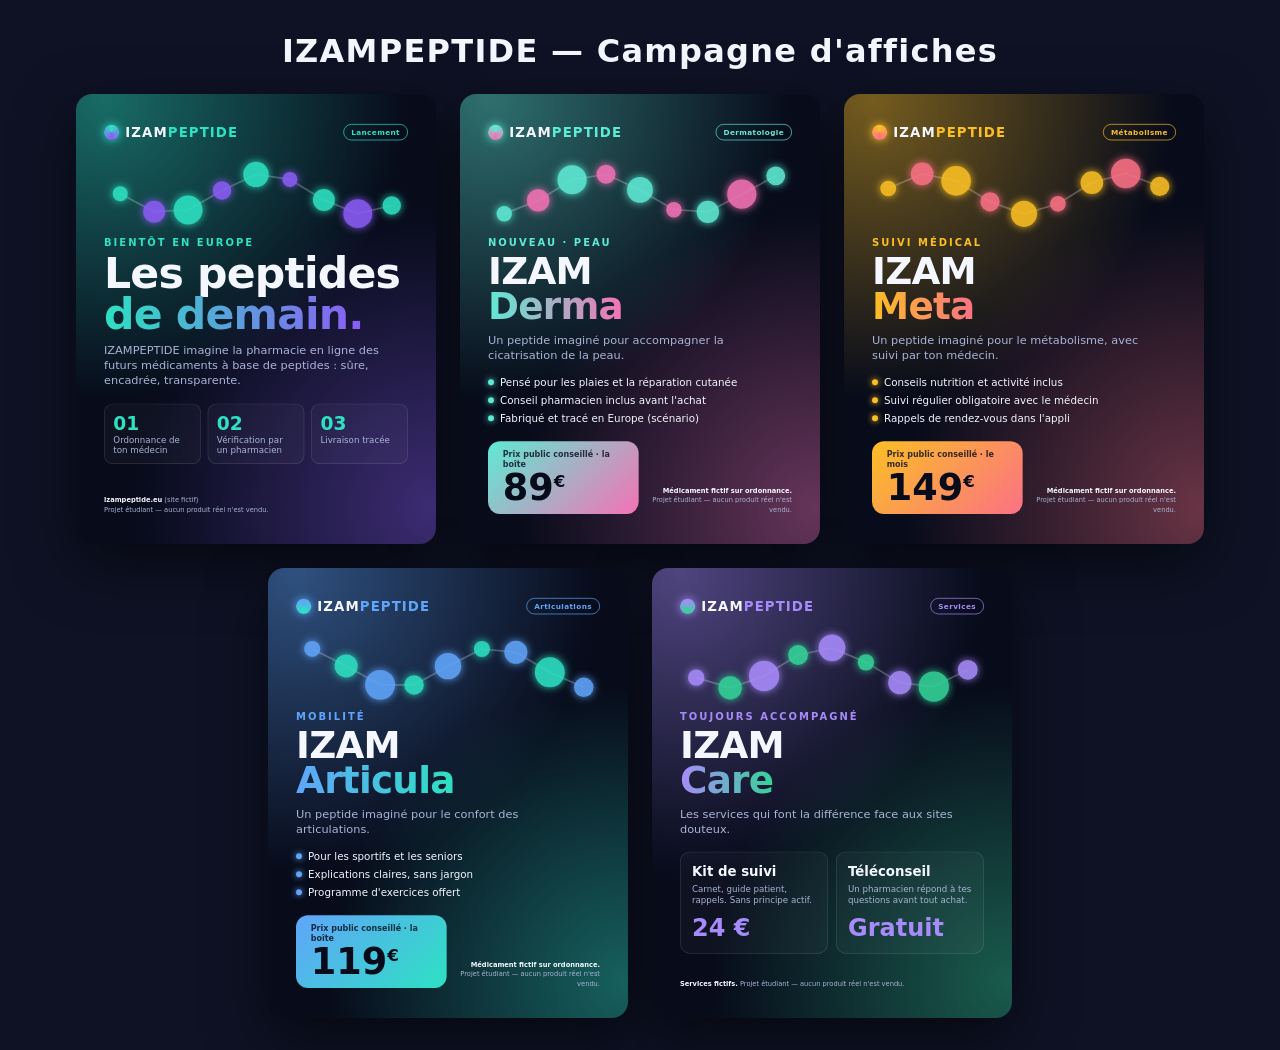
==== affiches/index.html @ e76c44d7 "Renomme la marque en IZAMPEPTIDE et ajoute 5 affiches animées Affiches 1080x1350 en motion design (H" ====
<!doctype html>
<html lang="fr">
<head>
<meta charset="utf-8">
<meta name="viewport" content="width=device-width, initial-scale=1">
<title>Affiches IZAMPEPTIDE</title>
<style>
:root{--night:#070b1a;--ink:#f4f7ff;--soft:#a9b4d6;--teal:#2de1c2;--violet:#8b5cf6;--pink:#f472b6;--gold:#fbbf24}
*{box-sizing:border-box;margin:0}
body{background:#0e1224;font-family:"Inter",system-ui,sans-serif;color:var(--ink)}
.gallery{display:flex;flex-wrap:wrap;gap:24px;justify-content:center;padding:32px 16px}
.gallery h1{width:100%;text-align:center;font-weight:800;letter-spacing:.04em}
.frame{width:360px;height:450px;overflow:hidden;border-radius:16px;box-shadow:0 20px 60px #0008}
.frame .poster{transform:scale(.3333);transform-origin:0 0}
body.solo{background:var(--night)}
body.solo .gallery{padding:0;gap:0;display:block}
body.solo .gallery h1,body.solo .frame:not(.show){display:none}
body.solo .frame{width:1080px;height:1350px;border-radius:0;box-shadow:none}
body.solo .frame .poster{transform:none}

/* ---------- POSTER ---------- */
.poster{width:1080px;height:1350px;position:relative;overflow:hidden;background:var(--night);padding:90px 84px;display:flex;flex-direction:column}
.poster::before{content:"";position:absolute;inset:-20%;background:
  radial-gradient(circle at 20% 15%,color-mix(in srgb,var(--c1) 45%,transparent),transparent 45%),
  radial-gradient(circle at 85% 80%,color-mix(in srgb,var(--c2) 40%,transparent),transparent 45%);
  animation:drift 9s ease-in-out infinite alternate;z-index:0}
.poster::after{content:"";position:absolute;inset:0;background-image:linear-gradient(#ffffff08 1px,transparent 1px),linear-gradient(90deg,#ffffff08 1px,transparent 1px);background-size:54px 54px;z-index:0}
.poster>*{position:relative;z-index:1}
@keyframes drift{to{transform:translate(4%,-3%) rotate(6deg)}}

.brand{display:flex;align-items:center;gap:18px;font-weight:900;font-size:40px;letter-spacing:.08em;animation:down .9s cubic-bezier(.2,.8,.2,1) both}
.brand i{width:46px;height:46px;border-radius:50%;background:conic-gradient(var(--c1),var(--c2),var(--c1));animation:spin 4s linear infinite;box-shadow:0 0 30px var(--c1)}
.brand b{color:var(--c1)}
.chip{margin-left:auto;font-size:22px;font-weight:700;letter-spacing:.05em;padding:10px 22px;border-radius:99px;border:2px solid var(--c1);color:var(--c1)}
@keyframes spin{to{transform:rotate(360deg)}}

/* chaîne d'acides aminés */
.chain{height:260px;margin:30px -84px 0;animation:float 4s ease-in-out infinite}
@keyframes float{50%{transform:translateY(16px)}}
.chain circle{animation:pulse 2.4s ease-in-out infinite;transform-box:fill-box;transform-origin:center}
.chain line{stroke:#ffffff40;stroke-width:6;stroke-dasharray:200;stroke-dashoffset:200;animation:draw 1.4s .3s ease forwards}
@keyframes pulse{0%,100%{transform:scale(.85)}50%{transform:scale(1.12)}}
@keyframes draw{to{stroke-dashoffset:0}}

.kicker{font-size:30px;font-weight:700;color:var(--c1);letter-spacing:.2em;text-transform:uppercase;animation:up .8s .5s both}
h2{font-size:112px;line-height:.95;font-weight:900;letter-spacing:-.02em;margin-top:14px;animation:up .9s .65s both}
h2 span{background:linear-gradient(90deg,var(--c1),var(--c2));-webkit-background-clip:text;background-clip:text;color:transparent}
.lead{font-size:34px;color:var(--soft);margin-top:24px;max-width:860px;line-height:1.35;animation:up .9s .85s both}
ul.points{list-style:none;padding:0;margin-top:40px;display:grid;gap:18px}
ul.points li{font-size:31px;display:flex;gap:18px;align-items:center;animation:left .7s both}
ul.points li:nth-child(1){animation-delay:1.05s}ul.points li:nth-child(2){animation-delay:1.25s}ul.points li:nth-child(3){animation-delay:1.45s}
ul.points li::before{content:"";flex:none;width:18px;height:18px;border-radius:50%;background:var(--c1);box-shadow:0 0 18px var(--c1)}

.bottom{margin-top:auto;padding-top:36px;display:flex;align-items:flex-end;justify-content:space-between;gap:30px}
.price{background:linear-gradient(135deg,var(--c1),var(--c2));color:var(--night);border-radius:36px;padding:26px 44px;animation:pop .8s 1.7s cubic-bezier(.3,1.6,.5,1) both,glow 2.5s 2.5s ease-in-out infinite}
.price small{display:block;font-size:24px;font-weight:700;opacity:.8}
.price strong{font-size:110px;font-weight:900;line-height:1}
.price strong sup{font-size:50px}
.legal{font-size:20px;color:var(--soft);max-width:430px;text-align:right;line-height:1.4;animation:up .8s 2s both}
.legal b{color:var(--ink)}
@keyframes pop{from{transform:scale(0) rotate(-8deg);opacity:0}}
@keyframes glow{50%{box-shadow:0 0 70px color-mix(in srgb,var(--c1) 70%,transparent)}}
@keyframes up{from{opacity:0;transform:translateY(50px)}}
@keyframes down{from{opacity:0;transform:translateY(-40px)}}
@keyframes left{from{opacity:0;transform:translateX(-60px)}}

/* thèmes */
.p-launch{--c1:var(--teal);--c2:var(--violet)}
.p-derma{--c1:#5eead4;--c2:var(--pink)}
.p-meta{--c1:var(--gold);--c2:#fb7185}
.p-joint{--c1:#60a5fa;--c2:var(--teal)}
.p-care{--c1:#a78bfa;--c2:#34d399}
.p-launch h2{font-size:128px}
.steps{display:grid;grid-template-columns:repeat(3,1fr);gap:20px;margin-top:46px}
.steps div{border:2px solid #ffffff22;border-radius:26px;padding:26px;background:#ffffff08;font-size:26px;color:var(--soft);animation:up .7s both}
.steps div:nth-child(1){animation-delay:1.1s}.steps div:nth-child(2){animation-delay:1.3s}.steps div:nth-child(3){animation-delay:1.5s}
.steps b{display:block;font-size:56px;color:var(--c1);font-weight:900}
.duo{display:grid;grid-template-columns:1fr 1fr;gap:24px;margin-top:44px}
.duo div{border:2px solid #ffffff22;border-radius:30px;padding:34px;background:#ffffff08;animation:up .8s both}
.duo div:nth-child(1){animation-delay:1.1s}.duo div:nth-child(2){animation-delay:1.35s}
.duo h3{font-size:40px;font-weight:800}
.duo p{font-size:26px;color:var(--soft);margin:12px 0 22px;line-height:1.35}
.duo strong{font-size:72px;font-weight:900;color:var(--c1)}
</style>
</head>
<body>
<div class="gallery" id="gallery"><h1>IZAMPEPTIDE — Campagne d'affiches</h1></div>

<script>
// Produits, prix et effets 100 % fictifs (projet de formation commerciale).
const LEGAL = "<b>Médicament fictif sur ordonnance.</b><br>Projet étudiant — aucun produit réel n'est vendu.";
const POSTERS = [
  { cls: "p-launch", chip: "Lancement", kicker: "Bientôt en Europe",
    title: "Les peptides<br><span>de demain.</span>",
    lead: "IZAMPEPTIDE imagine la pharmacie en ligne des futurs médicaments à base de peptides : sûre, encadrée, transparente.",
    extra: `<div class="steps"><div><b>01</b>Ordonnance de ton médecin</div><div><b>02</b>Vérification par un pharmacien</div><div><b>03</b>Livraison tracée</div></div>`,
    bottom: `<div class="legal" style="text-align:left;max-width:none"><b>izampeptide.eu</b> (site fictif)<br>Projet étudiant — aucun produit réel n'est vendu.</div>` },
  { cls: "p-derma", chip: "Dermatologie", kicker: "Nouveau · Peau",
    title: "IZAM<br><span>Derma</span>",
    lead: "Un peptide imaginé pour accompagner la cicatrisation de la peau.",
    points: ["Pensé pour les plaies et la réparation cutanée", "Conseil pharmacien inclus avant l'achat", "Fabriqué et tracé en Europe (scénario)"],
    price: "89", unit: "la boîte" },
  { cls: "p-meta", chip: "Métabolisme", kicker: "Suivi médical",
    title: "IZAM<br><span>Meta</span>",
    lead: "Un peptide imaginé pour le métabolisme, avec suivi par ton médecin.",
    points: ["Conseils nutrition et activité inclus", "Suivi régulier obligatoire avec le médecin", "Rappels de rendez-vous dans l'appli"],
    price: "149", unit: "le mois" },
  { cls: "p-joint", chip: "Articulations", kicker: "Mobilité",
    title: "IZAM<br><span>Articula</span>",
    lead: "Un peptide imaginé pour le confort des articulations.",
    points: ["Pour les sportifs et les seniors", "Explications claires, sans jargon", "Programme d'exercices offert"],
    price: "119", unit: "la boîte" },
  { cls: "p-care", chip: "Services", kicker: "Toujours accompagné",
    title: "IZAM<br><span>Care</span>",
    lead: "Les services qui font la différence face aux sites douteux.",
    extra: `<div class="duo">
      <div><h3>Kit de suivi</h3><p>Carnet, guide patient, rappels. Sans principe actif.</p><strong>24 €</strong></div>
      <div><h3>Téléconseil</h3><p>Un pharmacien répond à tes questions avant tout achat.</p><strong>Gratuit</strong></div></div>`,
    bottom: `<div class="legal" style="text-align:left;max-width:none"><b>Services fictifs.</b> Projet étudiant — aucun produit réel n'est vendu.</div>` }
];

function chain(seed) {
  const n = 9, w = 1080, out = [];
  for (let i = 0; i < n; i++) {
    const x = 70 + i * (w - 140) / (n - 1), y = 150 + Math.sin(i * 1.1 + seed) * 70;
    out.push({ x, y, r: 26 + ((i * 7 + seed * 3) % 5) * 6 });
  }
  const lines = out.slice(1).map((p, i) => `<line x1="${out[i].x}" y1="${out[i].y}" x2="${p.x}" y2="${p.y}"/>`).join("");
  const dots = out.map((p, i) => `<circle cx="${p.x}" cy="${p.y}" r="${p.r}" fill="${i % 2 ? "var(--c2)" : "var(--c1)"}" opacity=".9" style="animation-delay:${-i * .27}s;filter:drop-shadow(0 0 14px ${i % 2 ? "var(--c2)" : "var(--c1)"})"/>`).join("");
  return `<svg class="chain" viewBox="0 0 1080 300">${lines}${dots}</svg>`;
}

const g = document.getElementById("gallery");
POSTERS.forEach((p, i) => {
  const f = document.createElement("div");
  f.className = "frame";
  f.innerHTML = `<div class="poster ${p.cls}">
    <div class="brand"><i></i><span>IZAM<b>PEPTIDE</b></span><span class="chip">${p.chip}</span></div>
    ${chain(i * 1.7)}
    <div class="kicker">${p.kicker}</div>
    <h2>${p.title}</h2>
    <p class="lead">${p.lead}</p>
    ${p.points ? `<ul class="points">${p.points.map(t => `<li>${t}</li>`).join("")}</ul>` : ""}
    ${p.extra || ""}
    <div class="bottom">${p.bottom || `<div class="price"><small>Prix public conseillé · ${p.unit}</small><strong>${p.price}<sup>€</sup></strong></div><div class="legal">${LEGAL}</div>`}</div>
  </div>`;
  g.appendChild(f);
});

// ?n=1..5 : affiche une seule affiche en taille réelle (pour l'export)
const n = +new URLSearchParams(location.search).get("n");
if (n) { document.body.classList.add("solo"); g.querySelectorAll(".frame")[n - 1]?.classList.add("show"); }
</script>
</body>
</html>
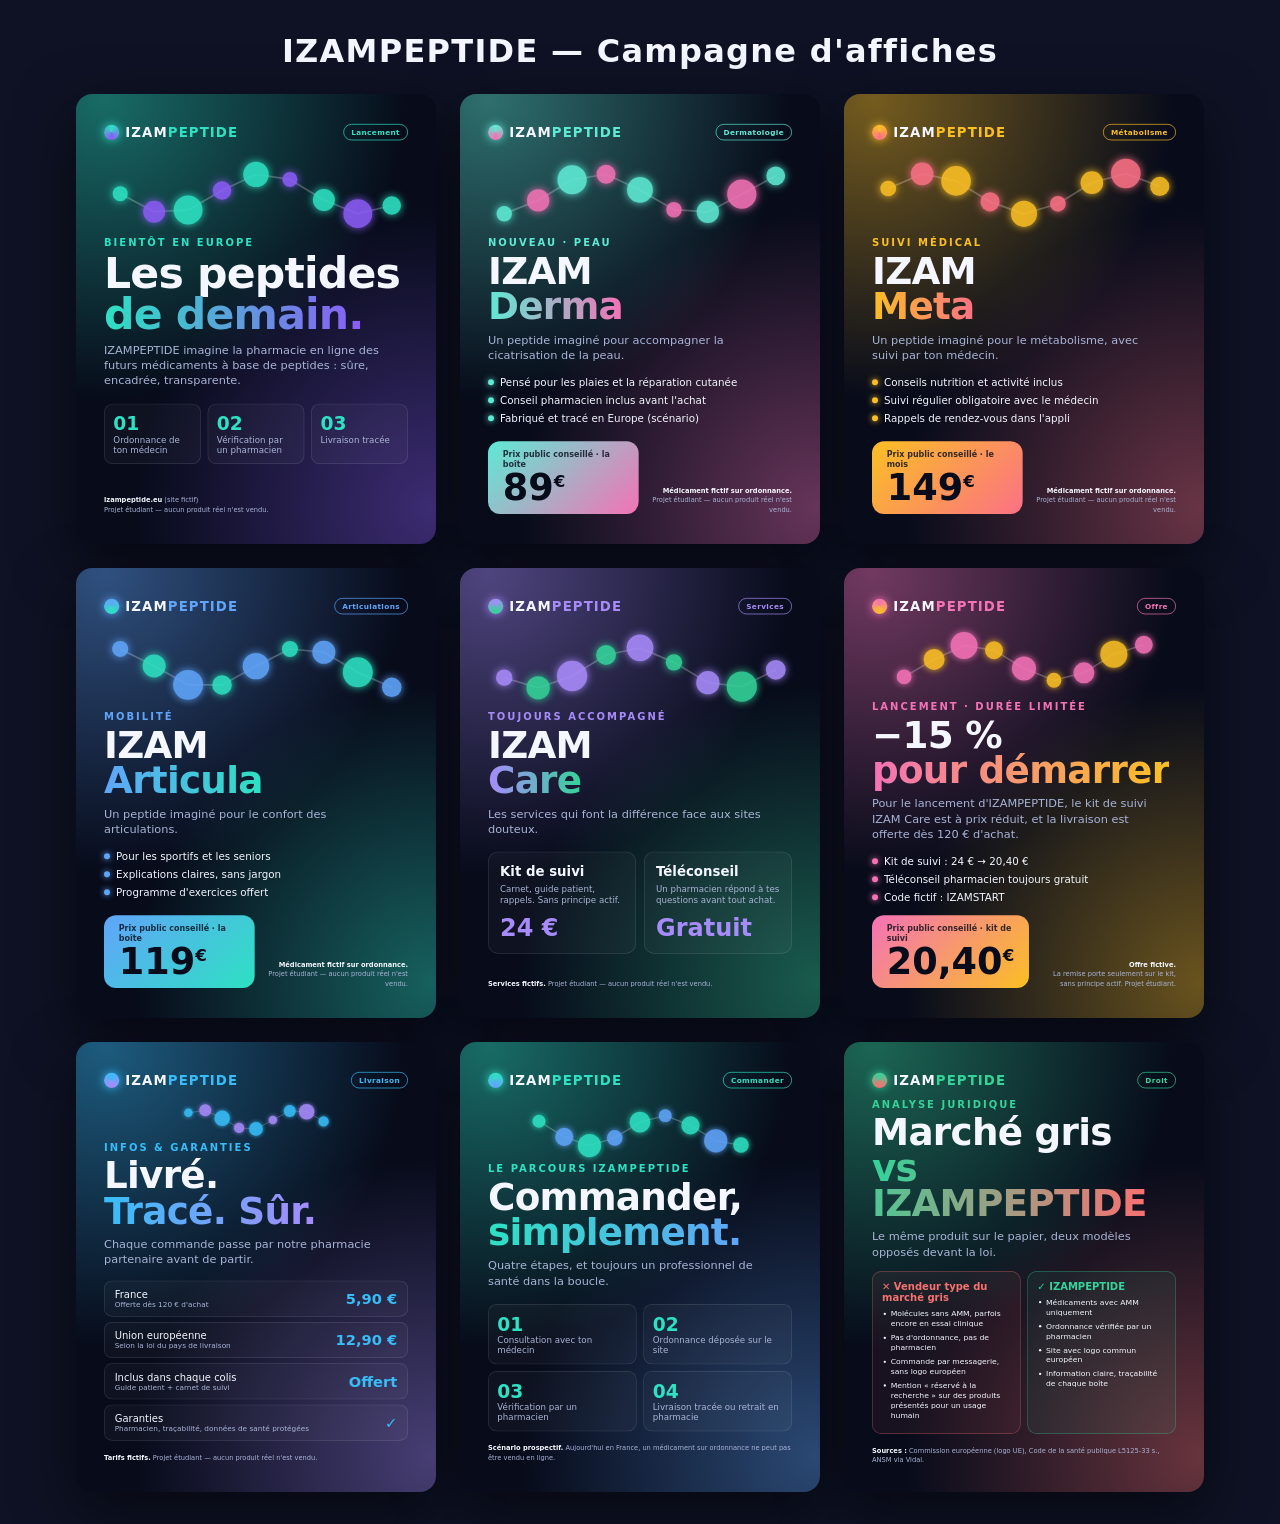
==== commit c0fe1cc5: "Ajoute 4 affiches : offre, livraison, commande, analyse juridique Co-Authored-By: Claude Opus 5.5 <n" ====
--- a/affiches/index.html
+++ b/affiches/index.html
@@ -81,6 +81,25 @@
 .duo h3{font-size:40px;font-weight:800}
 .duo p{font-size:26px;color:var(--soft);margin:12px 0 22px;line-height:1.35}
 .duo strong{font-size:72px;font-weight:900;color:var(--c1)}
+.p-offer{--c1:#f472b6;--c2:var(--gold)}
+.p-ship{--c1:#38bdf8;--c2:#a78bfa}
+.p-order{--c1:var(--teal);--c2:#60a5fa}
+.p-law{--c1:#34d399;--c2:#f87171}
+.rows{display:grid;gap:16px;margin-top:40px}
+.rows div{display:flex;justify-content:space-between;align-items:center;gap:20px;border:2px solid #ffffff22;border-radius:24px;padding:22px 30px;background:#ffffff08;font-size:30px;animation:left .7s both}
+.rows div:nth-child(1){animation-delay:1.05s}.rows div:nth-child(2){animation-delay:1.25s}.rows div:nth-child(3){animation-delay:1.45s}.rows div:nth-child(4){animation-delay:1.65s}
+.rows strong{font-size:44px;font-weight:900;color:var(--c1);white-space:nowrap}
+.rows small{display:block;font-size:22px;color:var(--soft)}
+.steps.four{grid-template-columns:repeat(2,1fr)}
+.steps div:nth-child(4){animation-delay:1.7s}
+.vs{display:grid;grid-template-columns:1fr 1fr;gap:20px;margin-top:34px}
+.vs>div{border-radius:28px;padding:26px 28px;animation:up .8s both}
+.vs>div:first-child{border:2px solid #f8717166;background:#f8717112;animation-delay:1.1s}
+.vs>div:last-child{border:2px solid #34d39966;background:#34d39912;animation-delay:1.35s}
+.vs h3{font-size:30px;font-weight:800;margin-bottom:16px}
+.vs>div:first-child h3{color:#f87171}.vs>div:last-child h3{color:#34d399}
+.vs li{font-size:23px;line-height:1.3;margin-bottom:12px;color:var(--ink)}
+.vs ul{padding-left:26px}
 </style>
 </head>
 <body>
@@ -116,7 +135,41 @@
     extra: `<div class="duo">
       <div><h3>Kit de suivi</h3><p>Carnet, guide patient, rappels. Sans principe actif.</p><strong>24 €</strong></div>
       <div><h3>Téléconseil</h3><p>Un pharmacien répond à tes questions avant tout achat.</p><strong>Gratuit</strong></div></div>`,
-    bottom: `<div class="legal" style="text-align:left;max-width:none"><b>Services fictifs.</b> Projet étudiant — aucun produit réel n'est vendu.</div>` }
+    bottom: `<div class="legal" style="text-align:left;max-width:none"><b>Services fictifs.</b> Projet étudiant — aucun produit réel n'est vendu.</div>` }  ,{ cls: "p-offer", chip: "Offre", kicker: "Lancement · Durée limitée",
+    title: "−15 %<br><span>pour démarrer</span>",
+    lead: "Pour le lancement d'IZAMPEPTIDE, le kit de suivi IZAM Care est à prix réduit, et la livraison est offerte dès 120 € d'achat.",
+    points: ["Kit de suivi : 24 € → 20,40 €", "Téléconseil pharmacien toujours gratuit", "Code fictif : IZAMSTART"],
+    price: "20,40", unit: "kit de suivi",
+    legalTxt: "<b>Offre fictive.</b><br>La remise porte seulement sur le kit, sans principe actif. Projet étudiant." },
+  { cls: "p-ship", chip: "Livraison", kicker: "Infos & garanties",
+    title: "Livré.<br><span>Tracé. Sûr.</span>",
+    lead: "Chaque commande passe par notre pharmacie partenaire avant de partir.",
+    extra: `<div class="rows">
+      <div><span>France<small>Offerte dès 120 € d'achat</small></span><strong>5,90 €</strong></div>
+      <div><span>Union européenne<small>Selon la loi du pays de livraison</small></span><strong>12,90 €</strong></div>
+      <div><span>Inclus dans chaque colis<small>Guide patient + carnet de suivi</small></span><strong>Offert</strong></div>
+      <div><span>Garanties<small>Pharmacien, traçabilité, données de santé protégées</small></span><strong>✓</strong></div></div>`,
+    bottom: `<div class="legal" style="text-align:left;max-width:none"><b>Tarifs fictifs.</b> Projet étudiant — aucun produit réel n'est vendu.</div>` },
+  { cls: "p-order", chip: "Commander", kicker: "Le parcours IZAMPEPTIDE",
+    title: "Commander,<br><span>simplement.</span>",
+    lead: "Quatre étapes, et toujours un professionnel de santé dans la boucle.",
+    extra: `<div class="steps four"><div><b>01</b>Consultation avec ton médecin</div><div><b>02</b>Ordonnance déposée sur le site</div><div><b>03</b>Vérification par un pharmacien</div><div><b>04</b>Livraison tracée ou retrait en pharmacie</div></div>`,
+    bottom: `<div class="legal" style="text-align:left;max-width:none"><b>Scénario prospectif.</b> Aujourd'hui en France, un médicament sur ordonnance ne peut pas être vendu en ligne.</div>` },
+  { cls: "p-law", chip: "Droit", kicker: "Analyse juridique",
+    title: "Marché gris<br><span>vs IZAMPEPTIDE</span>",
+    lead: "Le même produit sur le papier, deux modèles opposés devant la loi.",
+    extra: `<div class="vs">
+      <div><h3>✕ Vendeur type du marché gris</h3><ul>
+        <li>Molécules sans AMM, parfois encore en essai clinique</li>
+        <li>Pas d'ordonnance, pas de pharmacien</li>
+        <li>Commande par messagerie, sans logo européen</li>
+        <li>Mention « réservé à la recherche » sur des produits présentés pour un usage humain</li></ul></div>
+      <div><h3>✓ IZAMPEPTIDE</h3><ul>
+        <li>Médicaments avec AMM uniquement</li>
+        <li>Ordonnance vérifiée par un pharmacien</li>
+        <li>Site avec logo commun européen</li>
+        <li>Information claire, traçabilité de chaque boîte</li></ul></div></div>`,
+    bottom: `<div class="legal" style="text-align:left;max-width:none"><b>Sources :</b> Commission européenne (logo UE), Code de la santé publique L5125-33 s., ANSM via Vidal.</div>` }
 ];
 
 function chain(seed) {
@@ -142,12 +195,12 @@
     <p class="lead">${p.lead}</p>
     ${p.points ? `<ul class="points">${p.points.map(t => `<li>${t}</li>`).join("")}</ul>` : ""}
     ${p.extra || ""}
-    <div class="bottom">${p.bottom || `<div class="price"><small>Prix public conseillé · ${p.unit}</small><strong>${p.price}<sup>€</sup></strong></div><div class="legal">${LEGAL}</div>`}</div>
+    <div class="bottom">${p.bottom || `<div class="price"><small>Prix public conseillé · ${p.unit}</small><strong>${p.price}<sup>€</sup></strong></div><div class="legal">${p.legalTxt || LEGAL}</div>`}</div>
   </div>`;
   g.appendChild(f);
 });
 
-// ?n=1..5 : affiche une seule affiche en taille réelle (pour l'export)
+// ?n=1..9 : affiche une seule affiche en taille réelle (pour l'export)
 const n = +new URLSearchParams(location.search).get("n");
 if (n) { document.body.classList.add("solo"); g.querySelectorAll(".frame")[n - 1]?.classList.add("show"); }
 </script>
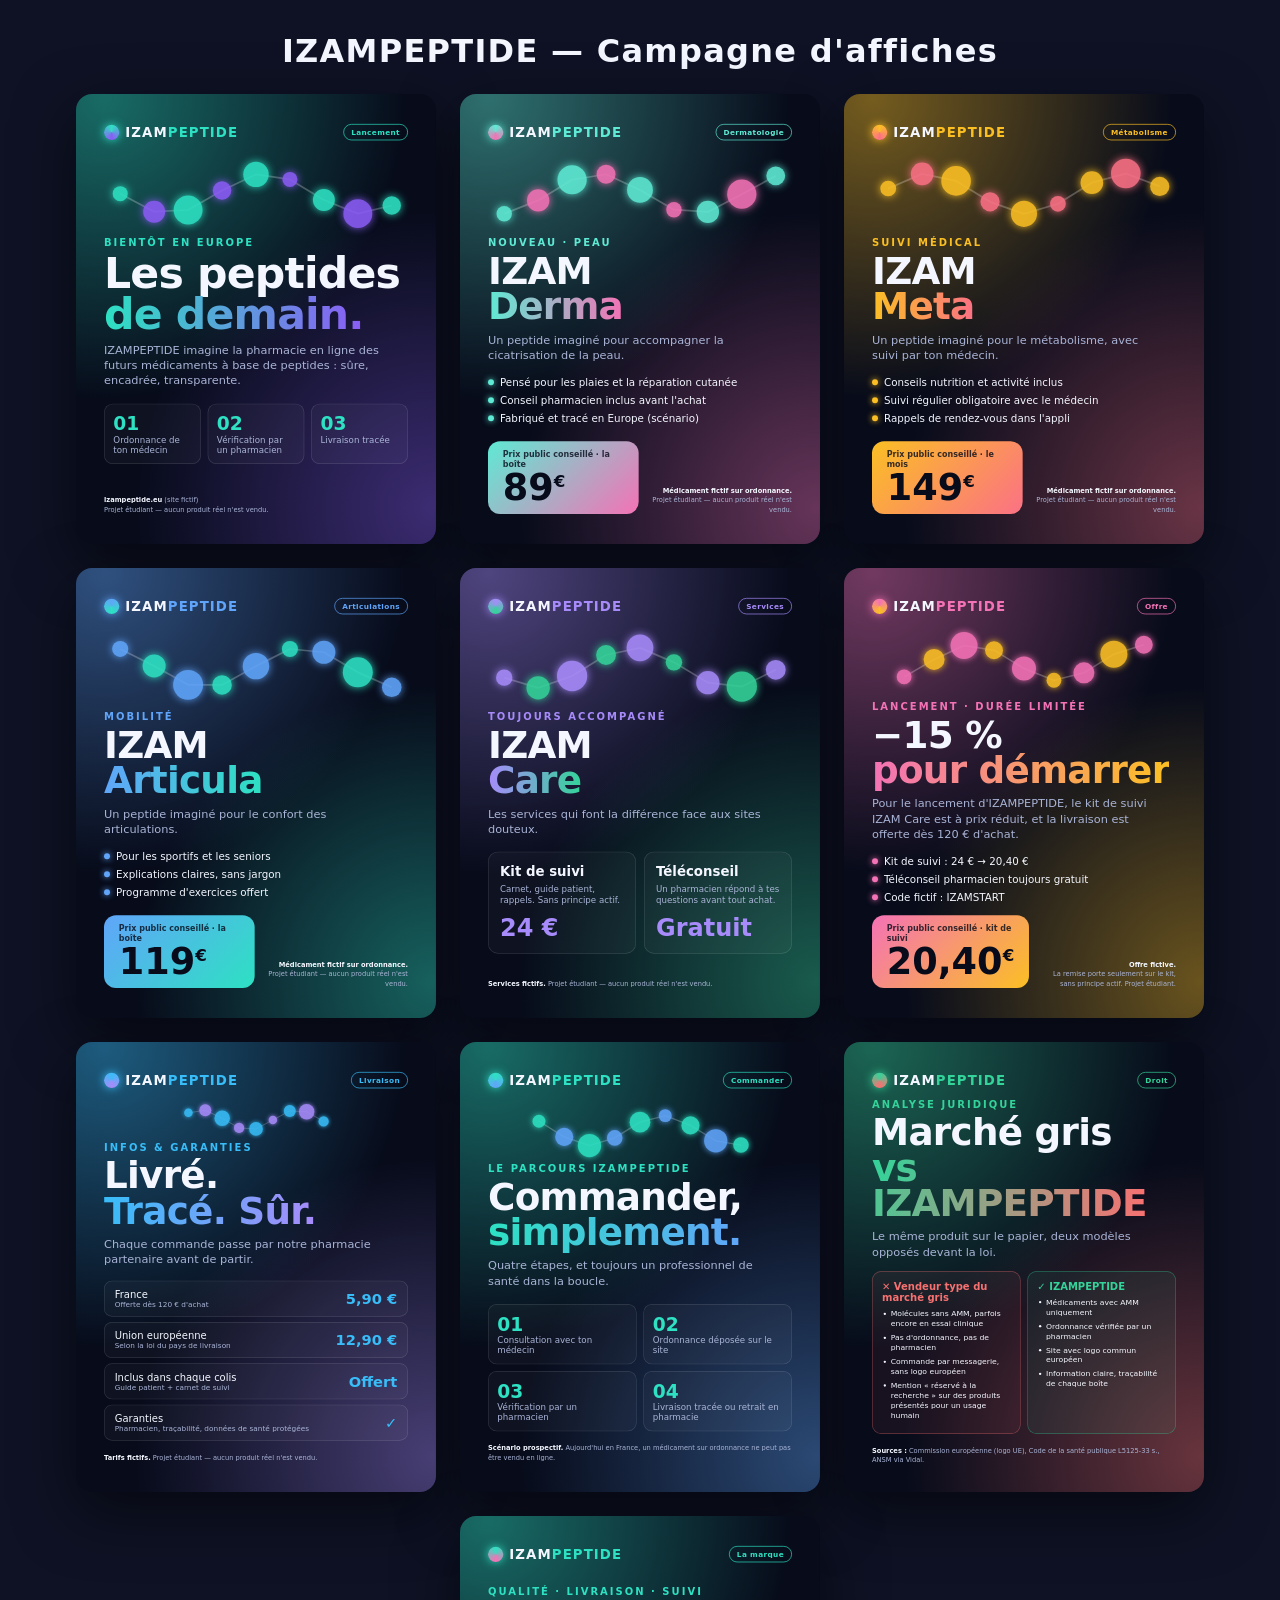
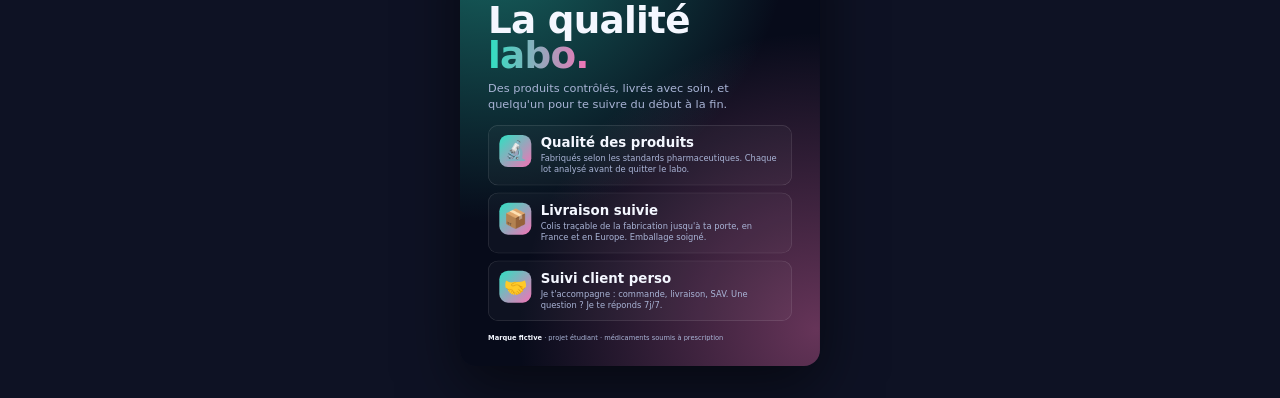
==== commit 18383aee: "Ajoute l'affiche marque IZAMPEPTIDE sans prix (qualité, livraison, suivi) Co-Authored-By: Claude Opu" ====
--- a/affiches/index.html
+++ b/affiches/index.html
@@ -100,6 +100,15 @@
 .vs>div:first-child h3{color:#f87171}.vs>div:last-child h3{color:#34d399}
 .vs li{font-size:23px;line-height:1.3;margin-bottom:12px;color:var(--ink)}
 .vs ul{padding-left:26px}
+.p-brand{--c1:var(--teal);--c2:var(--pink)}
+.p-brand .chain{display:none}
+.p-brand .kicker{margin-top:70px}
+.pillars{display:grid;gap:22px;margin-top:40px}
+.pillars>div{display:flex;gap:28px;align-items:flex-start;border:2px solid #ffffff22;border-radius:30px;padding:28px 32px;background:#ffffff08;animation:left .7s both}
+.pillars>div:nth-child(1){animation-delay:1.05s}.pillars>div:nth-child(2){animation-delay:1.3s}.pillars>div:nth-child(3){animation-delay:1.55s}
+.pillars i{flex:none;font-style:normal;font-size:56px;width:96px;height:96px;border-radius:26px;display:grid;place-items:center;background:linear-gradient(135deg,var(--c1),var(--c2))}
+.pillars h3{font-size:40px;font-weight:900}
+.pillars p{font-size:25px;color:var(--soft);margin-top:8px;line-height:1.35}
 </style>
 </head>
 <body>
@@ -170,6 +179,14 @@
         <li>Site avec logo commun européen</li>
         <li>Information claire, traçabilité de chaque boîte</li></ul></div></div>`,
     bottom: `<div class="legal" style="text-align:left;max-width:none"><b>Sources :</b> Commission européenne (logo UE), Code de la santé publique L5125-33 s., ANSM via Vidal.</div>` }
+ ,{ cls: "p-brand", chip: "La marque", kicker: "Qualité · Livraison · Suivi",
+    title: "La qualité<br><span>labo.</span>",
+    lead: "Des produits contrôlés, livrés avec soin, et quelqu'un pour te suivre du début à la fin.",
+    extra: `<div class="pillars">
+      <div><i>🔬</i><div><h3>Qualité des produits</h3><p>Fabriqués selon les standards pharmaceutiques. Chaque lot analysé avant de quitter le labo.</p></div></div>
+      <div><i>📦</i><div><h3>Livraison suivie</h3><p>Colis traçable de la fabrication jusqu'à ta porte, en France et en Europe. Emballage soigné.</p></div></div>
+      <div><i>🤝</i><div><h3>Suivi client perso</h3><p>Je t'accompagne : commande, livraison, SAV. Une question&nbsp;? Je te réponds 7j/7.</p></div></div></div>`,
+    bottom: `<div class="legal" style="text-align:left;max-width:none"><b>Marque fictive</b> · projet étudiant · médicaments soumis à prescription</div>` }
 ];
 
 function chain(seed) {
@@ -200,7 +217,7 @@
   g.appendChild(f);
 });
 
-// ?n=1..9 : affiche une seule affiche en taille réelle (pour l'export)
+// ?n=1..10 : affiche une seule affiche en taille réelle (pour l'export)
 const n = +new URLSearchParams(location.search).get("n");
 if (n) { document.body.classList.add("solo"); g.querySelectorAll(".frame")[n - 1]?.classList.add("show"); }
 </script>
